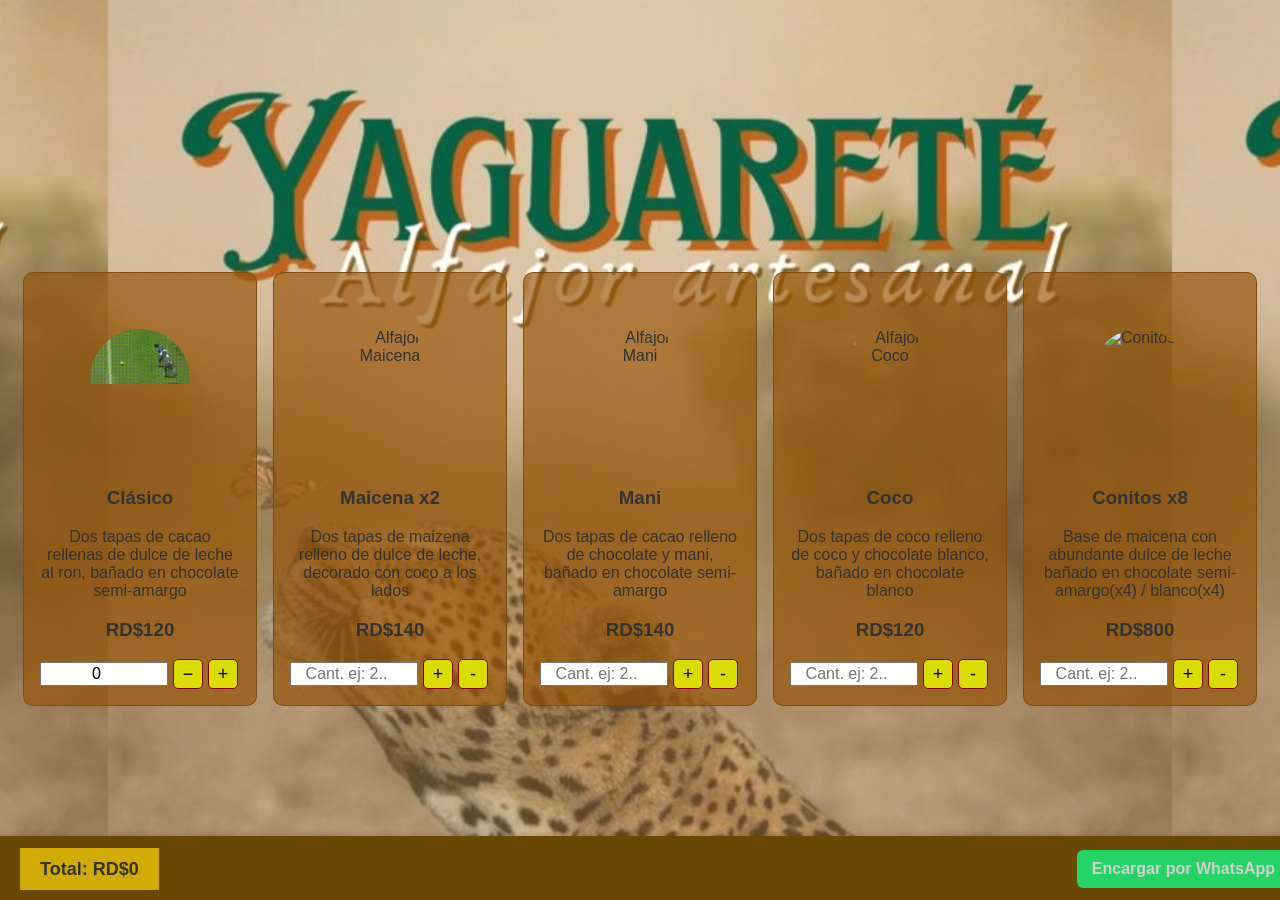
==== index.html @ d7395034 "Add files via upload" ====
<!DOCTYPE html>

<html lang="es">
<head>
    <meta charset="UTF-8" />
    <meta name="viewport" content="width=device-width, initial-scale=1.0" />
    <title>Yaguareté</title>
    <link rel="stylesheet" href="estilos/estilos.css" />
</head>
<body>
    <div class="fondo"></div>
    <header>
        <h1>Yaguareté</h1>
        <h2>.</h2>
        <h2>.</h2>
        <h2>.</h2>
    </header>

    <main>
        <section id="catalogo">
          
          <div class="producto">
            <div class="video">
            <div class="videos"><img src="imagenes/alfajor_clasico.gif" alt="Alfajor clasico" /></div>
          </div>
            <h3 class="nombre">Clásico</h3>
            <p class="descripcion">Dos tapas de cacao rellenas de dulce de leche al ron, bañado en chocolate semi-amargo</p>
            <h3 class="precio">RD$120</h3>

            <div class="cantidad-control">
              <input type="number" min="0" value="0" data-precio="120" />
              <button onclick="cambiarCantidad(this, -1)">−</button>
              <button onclick="cambiarCantidad(this, 1)">+</button>
            </div>
          </div>
            <div class="producto">
              <div class="video">
              <div class="videos"><img src="imagenes/alfajor_coco.mp4" alt="Alfajor Maicena" /></div>
            </div>
                <h3 class="nombre">Maicena x2</h3>
                <p class="descripcion">Dos tapas de maizena relleno de dulce de leche, decorado con coco a los lados</p>
                <h3 class="precio">RD$140</h3>
          
                <div class="cantidad-control">
                  
                  <input type="number" min="0" placeholder="Cant. ej: 2.." data-precio="140" />
                  <button onclick="cambiarCantidad(this, 1)">+</button>
                  <button onclick="cambiarCantidad(this, -1)">-</button>
                </div>
              </div>
              <div class="producto">
                <div class="video">
                <div class="videos"><img src="imagenes/alfajor_mani.gif" alt="Alfajor Mani" /></div>
              </div>
          
                <h3 class="nombre">Mani</h3>
                <p class="descripcion">Dos tapas de cacao relleno de chocolate y mani, bañado en chocolate semi-amargo</p>
                <h3 class="precio">RD$140</h3>
          
                <div class="cantidad-control">
                  
                  <input type="number" min="0" placeholder="Cant. ej: 2.." data-precio="140" />
                  <button onclick="cambiarCantidad(this, 1)">+</button>
                  <button onclick="cambiarCantidad(this, -1)">-</button>
                </div>
              </div>
              <div class="producto">
                <div class="video">
                <div class="videos"><img src="imagenes/alfajor_coco.mp4" alt="Alfajor Coco" /></div>
              </div>
          
                <h3  class="nombre">Coco</h3>
                <p class="descripcion">Dos tapas de coco relleno de coco y chocolate blanco, bañado en chocolate blanco</p>
                <h3 class="precio">RD$120</h3>
          
                <div class="cantidad-control">
                  <input type="number" min="0" placeholder="Cant. ej: 2.." data-precio="120" />
                  <button onclick="cambiarCantidad(this, 1)">+</button>
                  <button onclick="cambiarCantidad(this, -1)">-</button>
                </div>
              </div>
              <div class="producto">
                <div class="video">
                <div class="videos"><img src="imagenes/alfajor_conitos.gif" alt="Conitos" /></div>
              </div>
          
                <h3 class="nombre">Conitos x8</h3>
                <p class="descripcion">Base de maicena con abundante dulce de leche bañado en chocolate semi-amargo(x4) / blanco(x4)</p>
                <h3 class="precio">RD$800</h3>
          
                <div class="cantidad-control">
                  
                  <input type="number" min="0" placeholder="Cant. ej: 2.." data-precio="800" />
                  <button onclick="cambiarCantidad(this, 1)">+</button>
                  <button onclick="cambiarCantidad(this, -1)">-</button>
                </div>
              </div>
          </section>
        <section id="resumen">
            <div id="barra-total">
                <span id="total">Total: RD$0</span>
                <a id="boton-encargar" href="https://wa.me/18097295199" target="_blank">Encargar por WhatsApp</a>
              </div>
              
        </section>
    </main>

    <script src="scripts/script.js"></script>
</body>
</html>
---- estilos/estilos.css ----
body {
    font-family: Arial, sans-serif;
    margin: 0;
    padding: 0;
    background-color: #ffffff0c;
    color: #333;
    position: relative;
}

.fondo {
    background: url('../imagenes/fondo.jpg') repeat center center fixed;
    background-size: contain;
    position: fixed;
    top: -10;
    left: 0;
    width: 100%;
    height: 100%;
    opacity: 1;
    z-index: -1;
}
header {
    background-color: #a30d0d00;
    color: rgba(201, 204, 1, 0);
    text-align: center;
    padding: 1rem;
}

main {
    padding: 1rem;
    margin-bottom: 80px;
}

#catalogo {
    display: flex;
    flex-wrap: wrap;
    gap: 1rem;
    justify-content: center;
}

.producto {
    border: 1px solid #7a4c0fee;
    padding: 1rem;
    border-radius: 10px;
    width: 200px;
    text-align: center;
    background: rgba(151, 82, 4, 0.658);
}
.video {
    display: flex;
    justify-content: center;
    align-items: center;
    height: 20vh;
}
.videos {
    width: 100px;
    height: 100px;
    border-radius: 50%;
    overflow: hidden;
  }
  
.videos img {
    width: 100%;
    height: 100%;
    object-fit: cover;
  }
  
.cantidad-control {
    display: flex;
    align-items: center;
    gap: 5px;
    
}
  
.cantidad-control button {
    width: 30px;
    height: 30px;
    font-size: 18px;
    cursor: pointer;
    background-color: #d9dd01;
    border: 1px solid #7c0202;
    border-radius: 5px;
    
}
  
.cantidad-control input {
    width: 120px;
    text-align: center;
    font-size: 16px;
}

.producto img {
    width: 100px;
    height: auto;
    margin-bottom: 0.5rem;
}

#resumen {
    margin-top: 2rem;
    text-align: center;
}

#encargar {
    display: inline-block;
    padding: 0.8rem 1.5rem;
    background-color: #0da321;
    color: rgb(253, 253, 253);
    text-decoration: none;
    border-radius: 5px;
    margin-top: 1rem;
}
  #total {
    position: sticky;
    bottom: 0;
    background-color: rgb(209, 171, 3);
    padding: 10px 20px;
    font-size: 18px;
    font-weight: bold;
    border-top: 1px solid #75040400;
    text-align: right;
    z-index: 10;
  }
  #barra-total {
    position: fixed;
    bottom: 0;
    left: 0;
    width: 100%;
    background-color: rgb(105, 73, 2);
    border-top: 2px solid #00000000;
    padding: 10px 20px;
    display: flex;
    justify-content: space-between;
    align-items: center;
    font-size: 18px;
    z-index: 999;
    box-shadow: 0 -2px 5px rgba(0,0,0,0.1);
  }
  #boton-encargar {
    background-color: #25D366;
    color: rgb(211, 207, 207);
    text-decoration: none;
    padding: 10px 15px;
    border-radius: 6px;
    font-weight: bold;
    font-size: 16px;
    margin-right: 10px;
  }  

@media (max-width: 600px) {
    #catalogo {
        flex-direction: column;
        align-items: center;
    }
    .producto {
        width: 60%;
    }
}
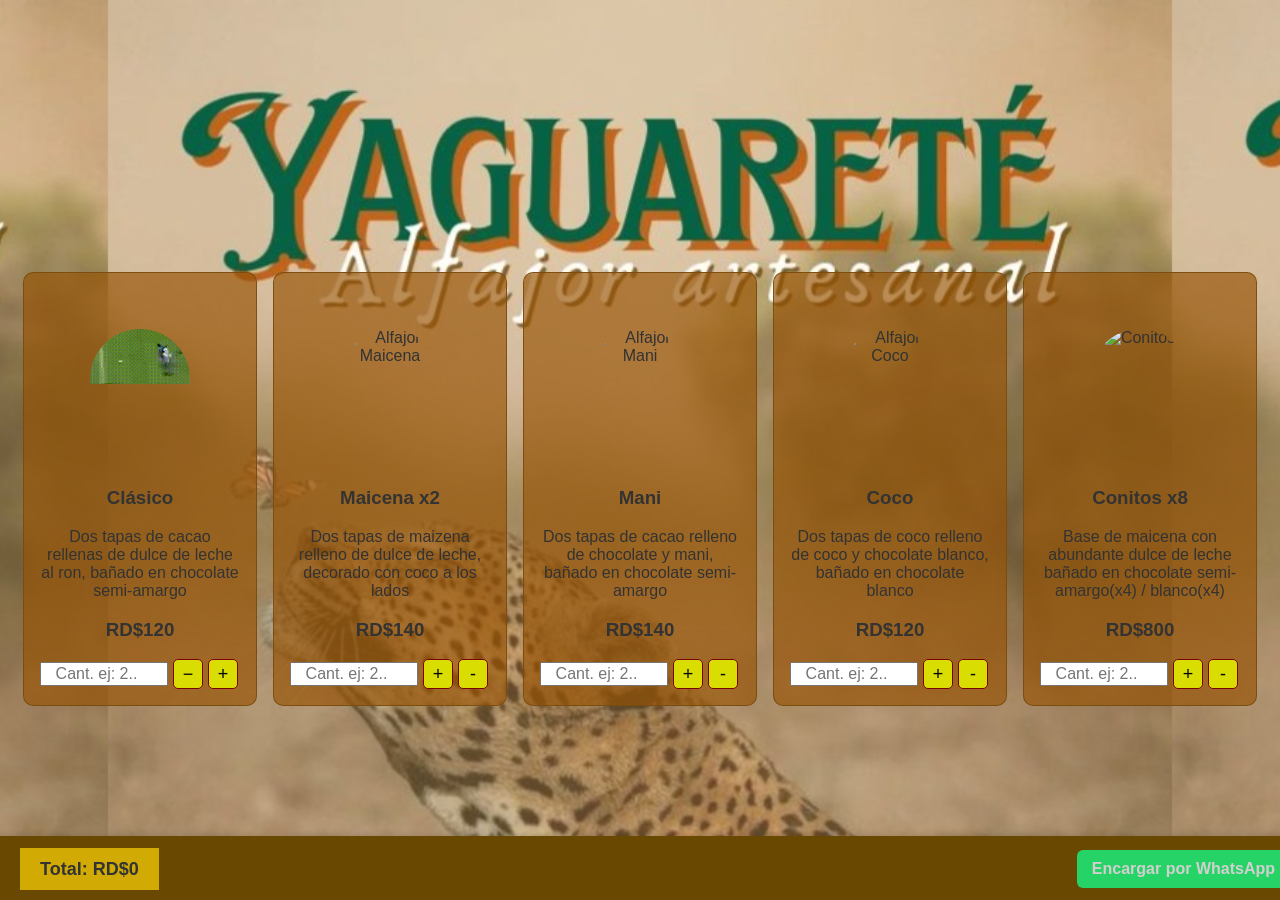
==== commit a60a84f4: "Update index.html" ====
--- a/index.html
+++ b/index.html
@@ -29,7 +29,7 @@
             <h3 class="precio">RD$120</h3>
 
             <div class="cantidad-control">
-              <input type="number" min="0" value="0" data-precio="120" />
+              <input type="number" min="0" placeholder="Cant. ej: 2.." data-precio="140" />
               <button onclick="cambiarCantidad(this, -1)">−</button>
               <button onclick="cambiarCantidad(this, 1)">+</button>
             </div>
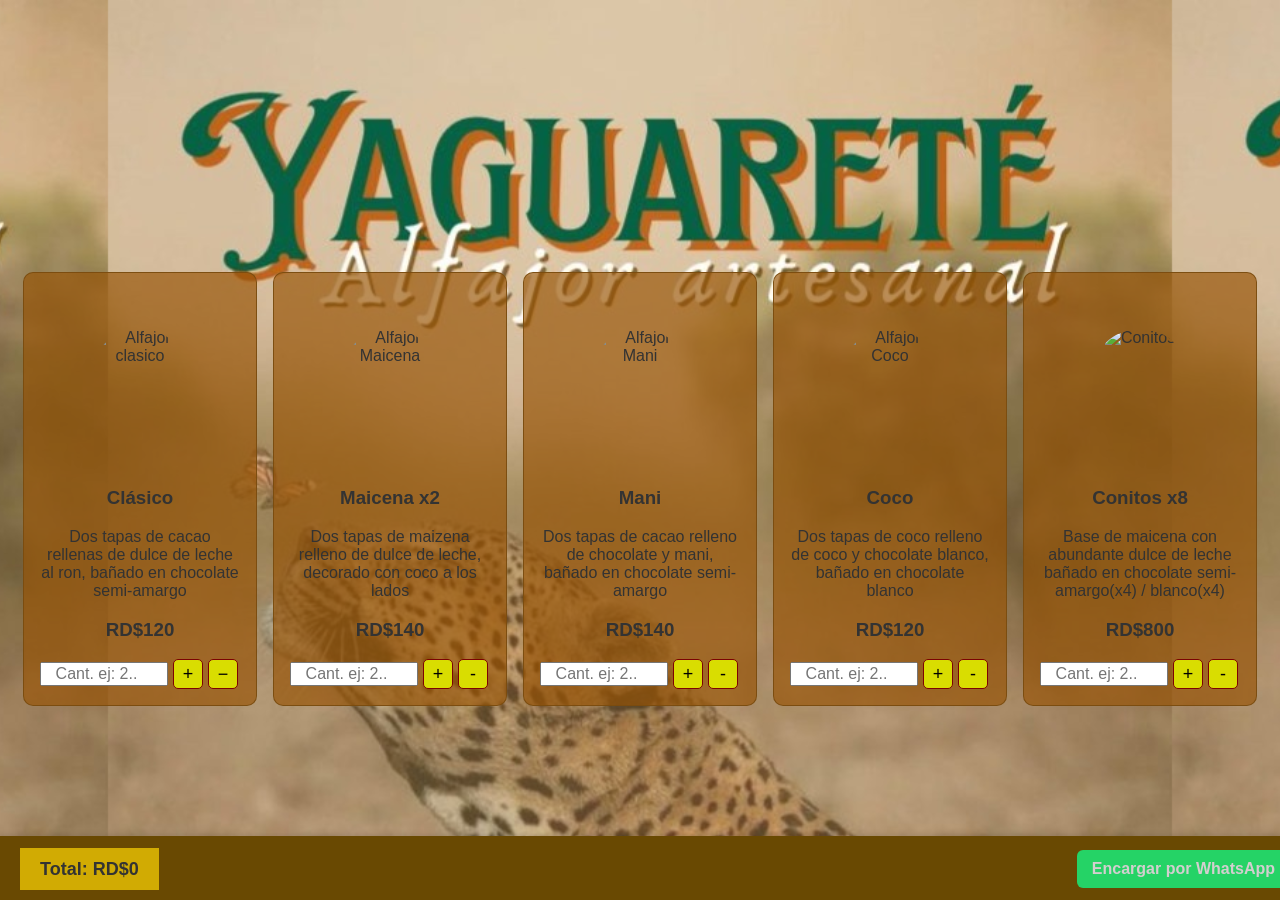
==== commit c584f6ef: "Update index.html" ====
--- a/index.html
+++ b/index.html
@@ -30,8 +30,9 @@
 
             <div class="cantidad-control">
               <input type="number" min="0" placeholder="Cant. ej: 2.." data-precio="140" />
+              <button onclick="cambiarCantidad(this, 1)">+</button>
               <button onclick="cambiarCantidad(this, -1)">−</button>
-              <button onclick="cambiarCantidad(this, 1)">+</button>
+              
             </div>
           </div>
             <div class="producto">
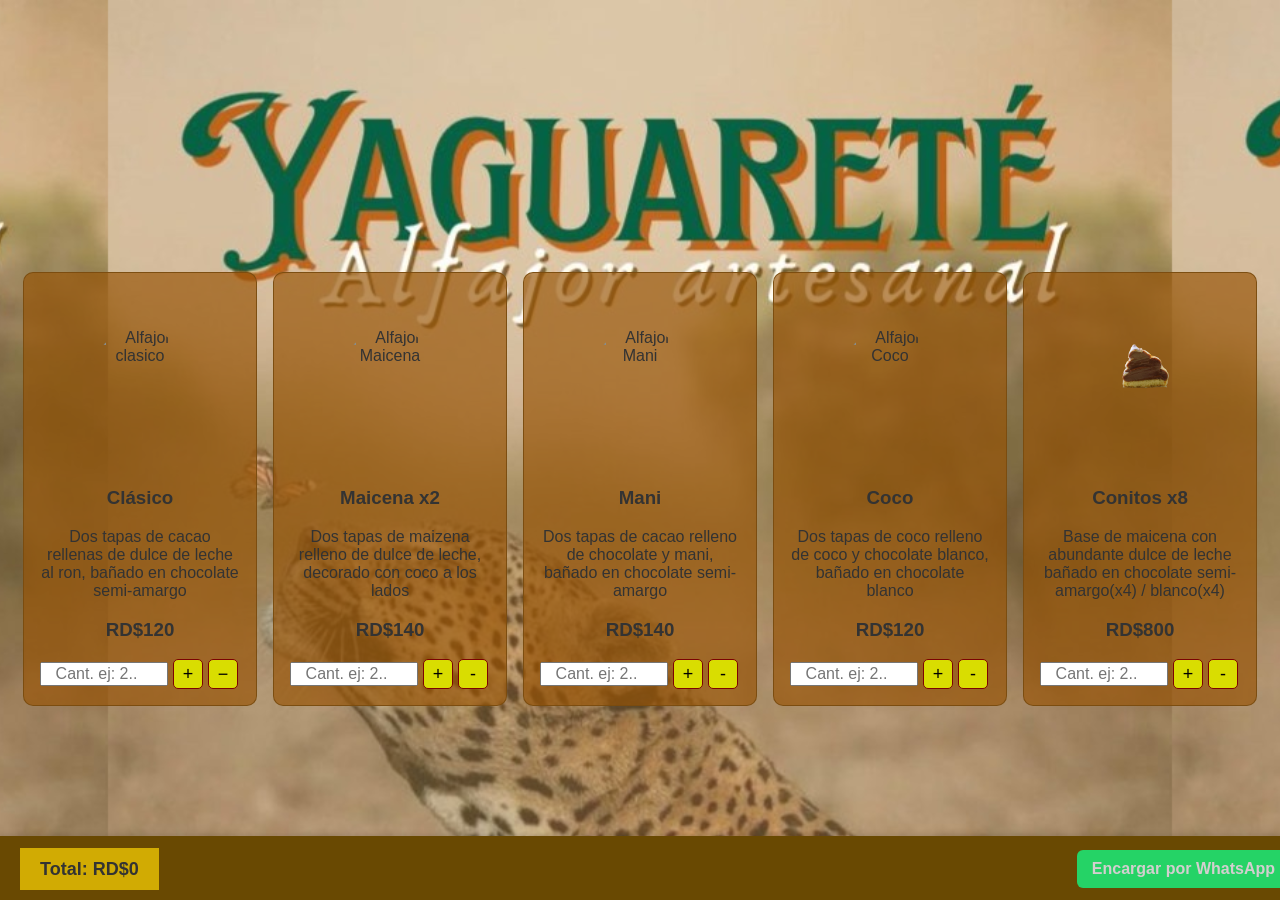
==== commit 0d24e66a: "Update index.html" ====
--- a/index.html
+++ b/index.html
@@ -22,7 +22,7 @@
           
           <div class="producto">
             <div class="video">
-            <div class="videos"><img src="imagenes/alfajor_clasico.gif" alt="Alfajor clasico" /></div>
+            <div class="videos"><img src="imagenes/alfajor_clasico.mp4" alt="Alfajor clasico" /></div>
           </div>
             <h3 class="nombre">Clásico</h3>
             <p class="descripcion">Dos tapas de cacao rellenas de dulce de leche al ron, bañado en chocolate semi-amargo</p>
@@ -37,7 +37,7 @@
           </div>
             <div class="producto">
               <div class="video">
-              <div class="videos"><img src="imagenes/alfajor_coco.mp4" alt="Alfajor Maicena" /></div>
+              <div class="videos"><img src="imagenes/alfajor_maicena.mp4" alt="Alfajor Maicena" /></div>
             </div>
                 <h3 class="nombre">Maicena x2</h3>
                 <p class="descripcion">Dos tapas de maizena relleno de dulce de leche, decorado con coco a los lados</p>
@@ -52,7 +52,7 @@
               </div>
               <div class="producto">
                 <div class="video">
-                <div class="videos"><img src="imagenes/alfajor_mani.gif" alt="Alfajor Mani" /></div>
+                <div class="videos"><img src="imagenes/alfajor_mani.mp4" alt="Alfajor Mani" /></div>
               </div>
           
                 <h3 class="nombre">Mani</h3>
@@ -83,7 +83,7 @@
               </div>
               <div class="producto">
                 <div class="video">
-                <div class="videos"><img src="imagenes/alfajor_conitos.gif" alt="Conitos" /></div>
+                <div class="videos"><img src="imagenes/conitos.png" alt="Conitos" /></div>
               </div>
           
                 <h3 class="nombre">Conitos x8</h3>
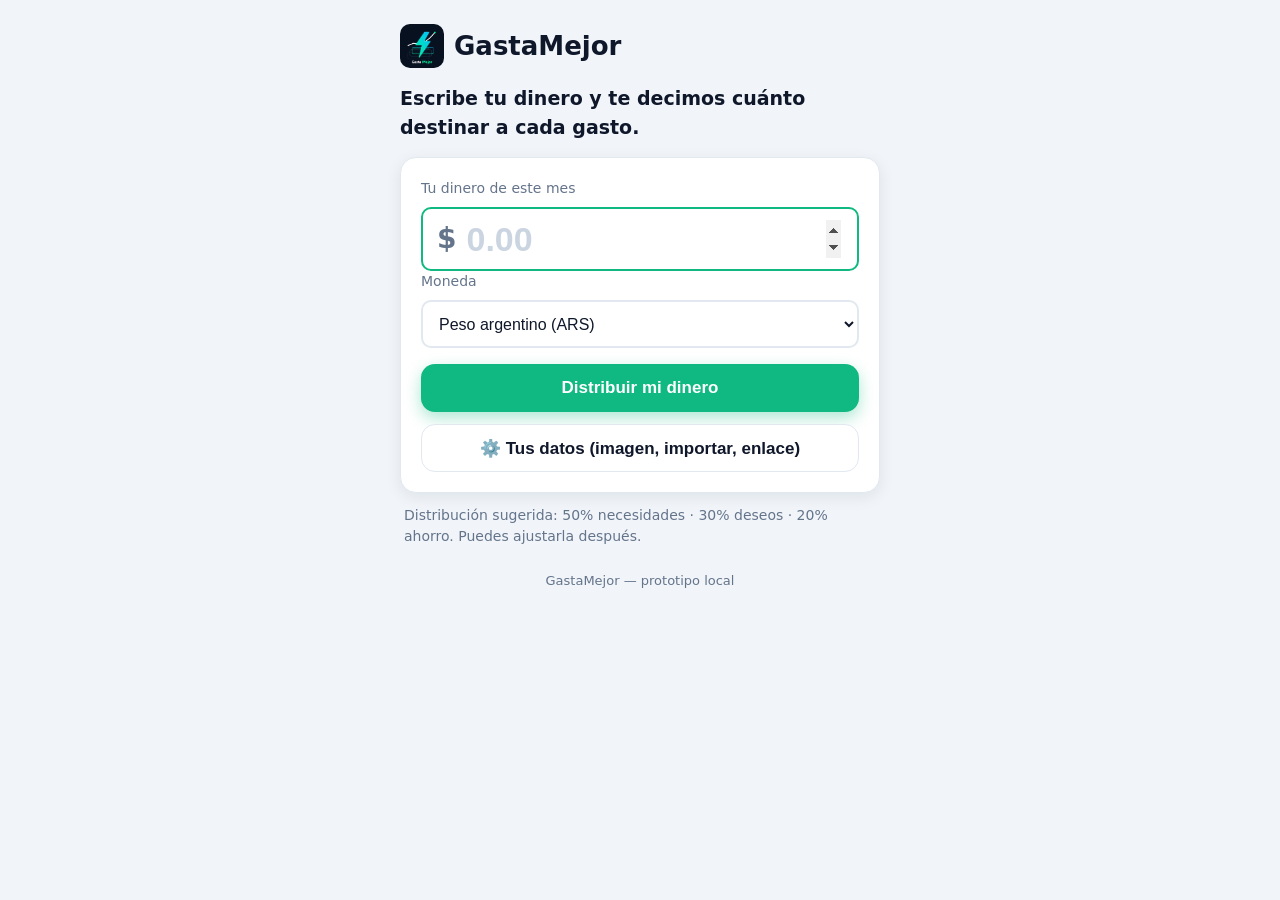
==== commit fdcd1942: "Add files via upload" ====
--- a/index.html
+++ b/index.html
@@ -1,112 +1,139 @@
-
 <!DOCTYPE html>
-
 <html lang="es">
 <head>
-    <meta charset="UTF-8" />
-    <meta name="viewport" content="width=device-width, initial-scale=1.0" />
-    <title>Yaguareté</title>
-    <link rel="stylesheet" href="estilos/estilos.css" />
+  <meta charset="UTF-8">
+  <meta name="viewport" content="width=device-width, initial-scale=1, viewport-fit=cover">
+  <meta name="theme-color" content="#ffffff">
+  <title>GastaMejor — Distribuye tu dinero</title>
+  <link rel="stylesheet" href="styles.css">
 </head>
 <body>
-    <div class="fondo"></div>
-    <header>
-        <h1>Yaguareté</h1>
-        <h2>.</h2>
-        <h2>.</h2>
-        <h2>.</h2>
+  <div class="contenedor">
+
+    <header class="encabezado">
+      <button id="btn-atras" class="btn-atras" aria-label="Volver" hidden>←</button>
+      <h1 class="logo"><img src="logo.png" alt="Logo de GastaMejor" class="logo-imagen">GastaMejor</h1>
     </header>
 
     <main>
-        <section id="catalogo">
-          
-          <div class="producto">
-            <div class="video">
-            <div class="videos"><img src="imagenes/alfajor_clasico.mp4" alt="Alfajor clasico" /></div>
+
+      <!-- Pantalla 1: monto -->
+      <section data-pantalla="ingreso" class="pantalla">
+        <p class="sub-lema">Escribe tu dinero y te decimos cuánto destinar a cada gasto.</p>
+
+        <div class="tarjeta">
+          <label class="etiqueta" for="monto">Tu dinero de este mes</label>
+          <div class="campo-monto">
+            <span id="simbolo-monto" class="simbolo" aria-hidden="true">$</span>
+            <input id="monto" class="input-monto" type="number" inputmode="decimal" min="0.01" step="0.01" placeholder="0.00" autocomplete="off">
           </div>
-            <h3 class="nombre">Clásico</h3>
-            <p class="descripcion">Dos tapas de cacao rellenas de dulce de leche al ron, bañado en chocolate semi-amargo</p>
-            <h3 class="precio">RD$120</h3>
+          <p id="error-monto" class="error" hidden>Escribe un monto mayor a cero.</p>
+          <label class="etiqueta" for="moneda">Moneda</label>
+          <select id="moneda" class="select" aria-label="Moneda"></select>
+          <button id="btn-distribuir" class="btn-primario">Distribuir mi dinero</button>
+          <button id="btn-datos" class="btn-secundario btn-ancho">⚙️ Tus datos (imagen, importar, enlace)</button>
+        </div>
 
-            <div class="cantidad-control">
-              <input type="number" min="0" placeholder="Cant. ej: 2.." data-precio="140" />
-              <button onclick="cambiarCantidad(this, 1)">+</button>
-              <button onclick="cambiarCantidad(this, -1)">−</button>
-              
+        <p class="nota">Distribución sugerida: 50% necesidades · 30% deseos · 20% ahorro. Puedes ajustarla después.</p>
+      </section>
+
+      <!-- Pantalla 2: resultado -->
+      <section data-pantalla="resultado" class="pantalla" hidden>
+        <div class="resultado-contenido">
+          <div class="tarjeta tarjeta-resumen">
+          <div class="resumen-fila">
+            <span class="resumen-etiqueta">Ingreso</span>
+            <span id="resumen-ingreso" class="resumen-monto">—</span>
+          </div>
+          <div class="resumen-fila">
+            <span class="resumen-etiqueta">Total repartido</span>
+            <span id="resumen-repartido" class="resumen-monto">—</span>
+          </div>
+          <div id="aviso-suma" class="aviso" role="status"></div>
+        </div>
+
+        <div id="grafico" class="grafico" role="img" aria-label="Gráfico de torta del reparto"></div>
+
+        <div id="resultado-lista" aria-label="Reparto por categorías"></div>
+
+        <div class="acciones">
+          <button id="btn-ajustar" class="btn-secundario">Ajustar porcentajes</button>
+          <button id="btn-nuevo" class="btn-secundario">Nueva distribución</button>
+        </div>
+        </div>
+
+        <aside id="recomendaciones" class="recomendaciones" aria-label="Recomendaciones para gastar mejor"></aside>
+      </section>
+
+      <!-- Pantalla 3: ajustar -->
+      <section data-pantalla="ajustar" class="pantalla" hidden>
+        <div class="tarjeta">
+          <h2 class="titulo-seccion">Ajusta tus categorías</h2>
+          <p class="nota">Los gastos fijos ($) se reservan primero. Lo que queda se reparte entre los porcentajes, estirándose para usar todo tu ingreso.</p>
+          <div id="ajustar-lista"></div>
+          <div class="suma">
+            <div class="suma-linea">
+              <span>Asignado del ingreso</span>
+              <strong id="suma-valor" class="suma-valor">—</strong>
             </div>
+            <div id="suma-restante" class="suma-restante">Queda por asignar: —</div>
+            <div id="suma-detalle" class="suma-detalle"></div>
           </div>
-            <div class="producto">
-              <div class="video">
-              <div class="videos"><img src="imagenes/alfajor_maicena.mp4" alt="Alfajor Maicena" /></div>
-            </div>
-                <h3 class="nombre">Maicena x2</h3>
-                <p class="descripcion">Dos tapas de maizena relleno de dulce de leche, decorado con coco a los lados</p>
-                <h3 class="precio">RD$140</h3>
-          
-                <div class="cantidad-control">
-                  
-                  <input type="number" min="0" placeholder="Cant. ej: 2.." data-precio="140" />
-                  <button onclick="cambiarCantidad(this, 1)">+</button>
-                  <button onclick="cambiarCantidad(this, -1)">-</button>
-                </div>
-              </div>
-              <div class="producto">
-                <div class="video">
-                <div class="videos"><img src="imagenes/alfajor_mani.mp4" alt="Alfajor Mani" /></div>
-              </div>
-          
-                <h3 class="nombre">Mani</h3>
-                <p class="descripcion">Dos tapas de cacao relleno de chocolate y mani, bañado en chocolate semi-amargo</p>
-                <h3 class="precio">RD$140</h3>
-          
-                <div class="cantidad-control">
-                  
-                  <input type="number" min="0" placeholder="Cant. ej: 2.." data-precio="140" />
-                  <button onclick="cambiarCantidad(this, 1)">+</button>
-                  <button onclick="cambiarCantidad(this, -1)">-</button>
-                </div>
-              </div>
-              <div class="producto">
-                <div class="video">
-                <div class="videos"><img src="imagenes/alfajor_coco.mp4" alt="Alfajor Coco" /></div>
-              </div>
-          
-                <h3  class="nombre">Coco</h3>
-                <p class="descripcion">Dos tapas de coco relleno de coco y chocolate blanco, bañado en chocolate blanco</p>
-                <h3 class="precio">RD$120</h3>
-          
-                <div class="cantidad-control">
-                  <input type="number" min="0" placeholder="Cant. ej: 2.." data-precio="120" />
-                  <button onclick="cambiarCantidad(this, 1)">+</button>
-                  <button onclick="cambiarCantidad(this, -1)">-</button>
-                </div>
-              </div>
-              <div class="producto">
-                <div class="video">
-                <div class="videos"><img src="imagenes/conitos.png" alt="Conitos" /></div>
-              </div>
-          
-                <h3 class="nombre">Conitos x8</h3>
-                <p class="descripcion">Base de maicena con abundante dulce de leche bañado en chocolate semi-amargo(x4) / blanco(x4)</p>
-                <h3 class="precio">RD$800</h3>
-          
-                <div class="cantidad-control">
-                  
-                  <input type="number" min="0" placeholder="Cant. ej: 2.." data-precio="800" />
-                  <button onclick="cambiarCantidad(this, 1)">+</button>
-                  <button onclick="cambiarCantidad(this, -1)">-</button>
-                </div>
-              </div>
-          </section>
-        <section id="resumen">
-            <div id="barra-total">
-                <span id="total">Total: RD$0</span>
-                <a id="boton-encargar" href="https://wa.me/18097295199" target="_blank">Encargar por WhatsApp</a>
-              </div>
-              
-        </section>
+          <button id="btn-agregar" class="btn-secundario btn-ancho">+ Agregar categoría en blanco</button>
+          <button id="btn-catalogo" class="btn-secundario btn-ancho">📖 Agregar del catálogo</button>
+        </div>
+        <div class="acciones">
+          <button id="btn-guardar" class="btn-primario btn-ancho">Guardar y volver</button>
+        </div>
+      </section>
+
+      <!-- Pantalla 4: datos -->
+      <section data-pantalla="datos" class="pantalla" hidden>
+        <div class="tarjeta">
+          <h2 class="titulo-seccion">Tus datos</h2>
+          <p class="nota">Se guardan en este dispositivo. Llévalos a otro celular o PC descargando la imagen con tu reparto o compartiendo el enlace.</p>
+          <div class="acciones-columna">
+            <button id="btn-exportar" class="btn-secundario">📸 Descargar imagen (PNG)</button>
+            <button id="btn-importar" class="btn-secundario">⬆ Importar archivo</button>
+            <button id="btn-enlace" class="btn-secundario">🔗 Enlace para otro dispositivo</button>
+            <input id="archivo-importar" type="file" accept="application/json,.json" hidden>
+          </div>
+        </div>
+      </section>
+
     </main>
 
-    <script src="scripts/script.js"></script>
+    <footer class="pie">
+      <span>GastaMejor — prototipo local</span>
+    </footer>
+  </div>
+
+  <!-- Modal: catalogo de categorias -->
+  <div id="modal-catalogo" class="modal" hidden>
+    <div class="modal-caja modal-caja-catalogo" role="dialog" aria-modal="true" aria-labelledby="catalogo-titulo">
+      <h2 id="catalogo-titulo" class="titulo-seccion">Agregar del catálogo</h2>
+      <p class="nota">Toca una sugerencia para agregarla. Si ya existe, no se duplica.</p>
+      <div id="catalogo-lista"></div>
+      <button id="catalogo-cerrar" class="btn-secundario">Cerrar</button>
+    </div>
+  </div>
+
+  <!-- Modal: enlace compartible -->
+  <div id="modal" class="modal" hidden>
+    <div class="modal-caja" role="dialog" aria-modal="true" aria-labelledby="modal-titulo">
+      <h2 id="modal-titulo" class="titulo-seccion">Comparte tu configuración</h2>
+      <p class="nota">Abre este enlace en otro celular o PC: se ofrecerá usar la misma distribución.</p>
+      <textarea id="modal-texto" class="enlace-texto" readonly rows="4"></textarea>
+      <div class="modal-acciones">
+        <button id="modal-copiar" class="btn-primario">Copiar enlace</button>
+        <button id="modal-cerrar" class="btn-secundario">Cerrar</button>
+      </div>
+    </div>
+  </div>
+
+  <div id="toast" class="toast" role="status" hidden></div>
+
+  <script src="storage.js"></script>
+  <script src="app.js"></script>
 </body>
-</html>
+</html>
--- a/styles.css
+++ b/styles.css
@@ -0,0 +1,764 @@
+/* ============================================================
+   GastaMejor — Sistema de diseño (mobile-first)
+   Tokens en :root. Paleta: dinero/calma + neutros + alerta.
+   ============================================================ */
+
+:root {
+  /* Paleta base */
+  --fondo: #f1f5f9;            /* gris muy claro */
+  --tarjeta: #ffffff;
+  --texto: #0f172a;            /* azul pizarra oscuro */
+  --texto-suave: #64748b;
+  --borde: #e2e8f0;
+
+  /* Verde dinero (accion principal) */
+  --primario: #10b981;
+  --primario-oscuro: #047857;
+  --primario-suave: #d1fae5;
+
+  /* Alertas y mensajes */
+  --alerta: #dc2626;
+  --alerta-suave: #fee2e2;
+
+  /* Colores por grupo de gasto */
+  --necesidad: #0284c7;        /* azul  */
+  --deseo: #d97706;            /* ambar */
+  --ahorro: #059669;           /* verde */
+
+  /* Formas */
+  --radio: 16px;
+  --radio-chico: 10px;
+  --sombra: 0 4px 16px rgba(15, 23, 42, 0.08);
+  --borde-suave: 1px solid var(--borde);
+
+  /* Medidas */
+  --espacio: 16px;
+  --tactil: 48px;              /* botones tactiles (Apple/Android) */
+}
+
+* { box-sizing: border-box; }
+
+/* Garantiza que [hidden] oculte SIEMPRE, aunque otra regla use display. */
+[hidden] { display: none !important; }
+
+html, body { margin: 0; padding: 0; }
+
+body {
+  font-family: system-ui, -apple-system, "Segoe UI", Roboto, "Helvetica Neue", sans-serif;
+  background: var(--fondo);
+  color: var(--texto);
+  font-size: 16px;
+  line-height: 1.5;
+  -webkit-font-smoothing: antialiased;
+  text-rendering: optimizeLegibility;
+}
+
+.contenedor {
+  max-width: 480px;
+  margin: 0 auto;
+  padding: var(--espacio) var(--espacio) calc(var(--espacio) * 2 + env(safe-area-inset-bottom));
+}
+
+/* ---------- Encabezado ---------- */
+.encabezado {
+  display: flex;
+  align-items: center;
+  gap: 10px;
+  padding: 8px 0 var(--espacio);
+}
+
+.logo {
+  font-size: 26px;
+  font-weight: 800;
+  margin: 0;
+  display: flex;
+  align-items: center;
+  gap: 10px;
+}
+
+.logo-imagen {
+  width: 44px;
+  height: 44px;
+  flex: none;
+  border-radius: 10px;
+  object-fit: contain;
+}
+
+.btn-atras {
+  width: var(--tactil);
+  height: var(--tactil);
+  border: none;
+  border-radius: 50%;
+  background: var(--tarjeta);
+  box-shadow: var(--sombra);
+  font-size: 20px;
+  cursor: pointer;
+  color: var(--texto);
+  flex: none;
+}
+
+/* ---------- Tarjetas y textos ---------- */
+.tarjeta {
+  background: var(--tarjeta);
+  border: var(--borde-suave);
+  border-radius: var(--radio);
+  box-shadow: var(--sombra);
+  padding: 20px;
+}
+
+.sub-lema {
+  font-size: 19px;
+  font-weight: 600;
+  margin: 0 0 var(--espacio);
+  color: var(--texto);
+}
+
+.titulo-seccion {
+  font-size: 20px;
+  margin: 0 0 6px;
+}
+
+.nota {
+  color: var(--texto-suave);
+  font-size: 14px;
+  margin: 12px 4px 0;
+}
+
+.etiqueta {
+  display: block;
+  color: var(--texto-suave);
+  font-size: 14px;
+  margin-bottom: 8px;
+}
+
+.error {
+  color: var(--alerta);
+  font-size: 14px;
+  margin: 8px 0 0;
+}
+
+/* ---------- Campo de monto ---------- */
+.campo-monto {
+  display: flex;
+  align-items: center;
+  border: 2px solid var(--borde);
+  border-radius: var(--radio-chico);
+  padding: 4px 14px;
+  background: var(--fondo);
+}
+
+.campo-monto:focus-within {
+  border-color: var(--primario);
+  background: var(--tarjeta);
+}
+
+.simbolo {
+  font-size: 28px;
+  font-weight: 700;
+  color: var(--texto-suave);
+  margin-right: 8px;
+}
+
+.input-monto {
+  flex: 1;
+  border: none;
+  background: transparent;
+  font-size: 34px;
+  font-weight: 800;
+  color: var(--texto);
+  min-height: 52px;
+  outline: none;
+  width: 100%;
+}
+
+.input-monto::placeholder { color: #cbd5e1; }
+
+/* ---------- Botones ---------- */
+.btn-primario,
+.btn-secundario {
+  width: 100%;
+  min-height: var(--tactil);
+  border-radius: 14px;
+  font-size: 17px;
+  font-weight: 700;
+  cursor: pointer;
+  margin-top: var(--espacio);
+  border: none;
+  transition: transform 0.05s ease, opacity 0.15s ease;
+}
+
+.btn-primario {
+  background: var(--primario);
+  color: #ffffff;
+  box-shadow: 0 6px 16px rgba(16, 185, 129, 0.35);
+}
+
+.btn-primario:active { transform: scale(0.98); }
+
+.btn-secundario {
+  background: var(--tarjeta);
+  color: var(--texto);
+  border: var(--borde-suave);
+}
+
+.btn-ancho { margin-top: 12px; }
+
+.acciones {
+  display: grid;
+  grid-template-columns: 1fr 1fr;
+  gap: 12px;
+}
+
+.acciones .btn-primario,
+.acciones .btn-secundario { margin-top: 16px; }
+
+.acciones-columna .btn-secundario {
+  margin-top: 10px;
+  text-align: left;
+  padding: 0 18px;
+}
+
+/* ---------- Resultado ---------- */
+.tarjeta-resumen { margin-bottom: var(--espacio); }
+
+.resumen-fila {
+  display: flex;
+  justify-content: space-between;
+  align-items: baseline;
+  padding: 4px 0;
+}
+
+.resumen-etiqueta { color: var(--texto-suave); font-size: 15px; }
+
+.resumen-monto { font-size: 22px; font-weight: 800; }
+
+.aviso {
+  margin-top: 12px;
+  padding: 10px 12px;
+  border-radius: var(--radio-chico);
+  font-size: 14px;
+}
+
+.aviso-ok { background: var(--primario-suave); color: var(--primario-oscuro); }
+.aviso-error { background: var(--alerta-suave); color: var(--alerta); }
+.aviso-aviso { background: #fef3c7; color: #92400e; }
+
+.grupo { margin-bottom: var(--espacio); }
+
+.grupo-titulo {
+  display: flex;
+  align-items: center;
+  gap: 8px;
+  font-size: 14px;
+  font-weight: 700;
+  text-transform: uppercase;
+  letter-spacing: 0.04em;
+  color: var(--texto-suave);
+  margin: 0 0 8px 4px;
+}
+
+.grupo-titulo-texto { flex: 1; min-width: 0; }
+
+.grupo-subtotal {
+  font-size: 13px;
+  font-weight: 800;
+  white-space: nowrap;
+  font-variant-numeric: tabular-nums;
+  color: var(--texto-suave);
+}
+.grupo-subtotal-necesidad { color: var(--necesidad); }
+.grupo-subtotal-deseo { color: var(--deseo); }
+.grupo-subtotal-ahorro { color: var(--ahorro); }
+
+.chip {
+  width: 10px;
+  height: 10px;
+  border-radius: 50%;
+  display: inline-block;
+  flex: none;
+}
+.chip-necesidad { background: var(--necesidad); }
+.chip-deseo { background: var(--deseo); }
+.chip-ahorro { background: var(--ahorro); }
+
+.fila {
+  display: flex;
+  align-items: center;
+  gap: 10px;
+  background: var(--tarjeta);
+  border: var(--borde-suave);
+  border-radius: 14px;
+  padding: 14px 16px;
+  margin-bottom: 8px;
+}
+
+.fila-info { flex: 1; display: flex; flex-direction: column; }
+
+.fila-dot {
+  width: 12px;
+  height: 12px;
+  border-radius: 50%;
+  flex: none;
+}
+
+.fila-sin-designar {
+  background: var(--fondo);
+  border: 1px dashed var(--borde);
+}
+
+.fila-sin-designar .fila-nombre,
+.fila-sin-designar .fila-monto { color: var(--texto-suave); }
+
+.fila-nombre { font-weight: 600; }
+
+.fila-pct { color: var(--texto-suave); font-size: 13px; }
+
+.fila-monto { font-size: 17px; font-weight: 800; }
+
+/* ---------- Grafico de torta ---------- */
+.grafico {
+  display: flex;
+  flex-direction: column;
+  align-items: center;
+  gap: 14px;
+  background: var(--tarjeta);
+  border: var(--borde-suave);
+  border-radius: var(--radio);
+  box-shadow: var(--sombra);
+  padding: 20px 16px;
+  margin-bottom: var(--espacio);
+}
+
+.grafico-svg {
+  width: 100%;
+  max-width: 190px;
+  height: auto;
+  display: block;
+  flex: none;
+}
+
+/* Leyenda de colores junto al grafico */
+.grafico-leyenda {
+  width: 100%;
+  min-width: 0;
+}
+
+.grafico-leyenda-fila {
+  display: flex;
+  align-items: center;
+  gap: 8px;
+  padding: 3px 0;
+  font-size: 13px;
+}
+
+.grafico-leyenda-dot {
+  width: 10px;
+  height: 10px;
+  border-radius: 50%;
+  flex: none;
+}
+
+.grafico-leyenda-nombre {
+  flex: 1;
+  min-width: 0;
+  font-weight: 600;
+  overflow: hidden;
+  text-overflow: ellipsis;
+  white-space: nowrap;
+}
+
+.grafico-leyenda-dato {
+  color: var(--texto-suave);
+  white-space: nowrap;
+  font-variant-numeric: tabular-nums;
+}
+
+@media (min-width: 420px) {
+  .grafico {
+    flex-direction: row;
+    justify-content: center;
+    align-items: center;
+  }
+
+  .grafico-svg {
+    width: 170px;
+    max-width: 170px;
+  }
+
+  .grafico-leyenda {
+    flex: 1;
+    min-width: 0;
+  }
+}
+
+.grafico-svg text {
+  font-family: system-ui, -apple-system, "Segoe UI", Roboto, sans-serif;
+}
+
+.grafico-centro {
+  font-size: 26px;
+  font-weight: 800;
+  fill: var(--texto);
+}
+
+.grafico-sub {
+  font-size: 12px;
+  fill: var(--texto-suave);
+}
+
+.grafico-exceso {
+  border-color: var(--alerta);
+  box-shadow: 0 4px 16px rgba(220, 38, 38, 0.18);
+}
+
+.grafico-exceso .grafico-centro { fill: var(--alerta); }
+.grafico-exceso .grafico-sub { fill: var(--alerta); }
+
+.grafico-incompleto .grafico-centro { fill: #92400e; }
+.grafico-incompleto .grafico-sub { fill: #92400e; }
+
+/* ---------- Recomendaciones ---------- */
+.recomendaciones {
+  background: var(--tarjeta);
+  border: var(--borde-suave);
+  border-radius: var(--radio);
+  box-shadow: var(--sombra);
+  padding: 16px;
+  margin-bottom: var(--espacio);
+}
+
+.recom-titulo {
+  font-size: 15px;
+  font-weight: 800;
+  margin: 0 0 10px;
+}
+
+.recom-item {
+  font-size: 14px;
+  line-height: 1.45;
+  margin: 0 0 8px;
+  padding: 10px 12px;
+  border-radius: var(--radio-chico);
+}
+
+.recom-item:last-child { margin-bottom: 0; }
+
+.recom-ok { background: var(--primario-suave); color: var(--primario-oscuro); }
+.recom-aviso { background: #fef3c7; color: #92400e; }
+.recom-error { background: var(--alerta-suave); color: var(--alerta); }
+
+/* Escritorio: el resultado usa 2 columnas y las recomendaciones van a la derecha. */
+@media (min-width: 900px) {
+  .contenedor { max-width: 960px; }
+
+  .encabezado,
+  .pantalla[data-pantalla="ingreso"],
+  .pantalla[data-pantalla="ajustar"],
+  .pantalla[data-pantalla="datos"] {
+    max-width: 480px;
+    margin-left: auto;
+    margin-right: auto;
+  }
+
+  .pantalla[data-pantalla="resultado"] {
+    display: grid;
+    grid-template-columns: minmax(0, 1fr) 320px;
+    gap: 20px;
+    align-items: start;
+  }
+
+  .resultado-contenido { min-width: 0; }
+
+  .recomendaciones {
+    position: sticky;
+    top: 16px;
+    margin-bottom: 0;
+  }
+}
+
+/* ---------- Ajustar categorias ---------- */
+.fila-ajuste {
+  background: var(--fondo);
+  border-radius: 14px;
+  padding: 12px;
+  margin-bottom: 10px;
+}
+
+.ajuste-fila-nombre {
+  display: flex;
+  gap: 8px;
+  align-items: center;
+  margin-bottom: 8px;
+}
+
+.ajuste-nombre {
+  flex: 1;
+  width: 100%;
+  border: 2px solid transparent;
+  border-radius: var(--radio-chico);
+  background: var(--tarjeta);
+  font-size: 16px;
+  padding: 10px 12px;
+  min-height: 44px;
+  outline: none;
+}
+
+.ajuste-nombre:focus { border-color: var(--primario); }
+.ajuste-nombre.campo-vacio { border-color: var(--alerta); }
+
+.ajuste-fila-controles {
+  display: grid;
+  grid-template-columns: auto 1fr 1.2fr;
+  gap: 8px;
+  align-items: center;
+}
+
+/* Interruptor % / $ */
+.modo-picker {
+  display: flex;
+  border: 2px solid var(--borde);
+  border-radius: var(--radio-chico);
+  overflow: hidden;
+  background: var(--tarjeta);
+  min-height: 44px;
+}
+
+.modo-btn {
+  border: none;
+  background: transparent;
+  font-size: 16px;
+  font-weight: 800;
+  color: var(--texto-suave);
+  padding: 0 14px;
+  cursor: pointer;
+  min-height: 40px;
+}
+
+.modo-btn.activo {
+  background: var(--primario);
+  color: #ffffff;
+}
+
+.campo-pct { display: flex; align-items: center; gap: 6px; }
+
+.ajuste-pct {
+  width: 100%;
+  min-width: 0;
+  border: 2px solid transparent;
+  border-radius: var(--radio-chico);
+  background: var(--tarjeta);
+  font-size: 16px;
+  font-weight: 700;
+  padding: 10px 8px;
+  min-height: 44px;
+  text-align: right;
+  outline: none;
+}
+
+.ajuste-pct:focus { border-color: var(--primario); }
+.pct-unidad { color: var(--texto-suave); font-weight: 700; }
+
+.ajuste-grupo {
+  border: 2px solid transparent;
+  border-radius: var(--radio-chico);
+  background: var(--tarjeta);
+  font-size: 14px;
+  padding: 10px 8px;
+  min-height: 44px;
+  outline: none;
+  width: 100%;
+}
+
+.ajuste-grupo:focus { border-color: var(--primario); }
+
+.derivado {
+  font-size: 13px;
+  color: var(--texto-suave);
+  margin-top: 6px;
+  min-height: 18px;
+}
+
+.btn-borrar {
+  width: 44px;
+  height: 44px;
+  border: none;
+  border-radius: 50%;
+  background: var(--alerta-suave);
+  color: var(--alerta);
+  font-size: 16px;
+  cursor: pointer;
+  flex: none;
+}
+
+/* ---------- Suma de la distribucion ---------- */
+.suma {
+  padding: 14px 6px 4px;
+  border-top: 1px dashed var(--borde);
+  margin-top: 12px;
+}
+
+.suma-linea {
+  display: flex;
+  justify-content: space-between;
+  align-items: center;
+}
+
+.suma-valor { font-size: 22px; color: var(--ahorro); }
+.suma-valor.rojo { color: var(--alerta); }
+
+.suma-restante {
+  font-size: 13px;
+  color: var(--texto-suave);
+  margin-top: 4px;
+}
+
+.suma-detalle {
+  font-size: 12px;
+  color: var(--texto-suave);
+  margin-top: 2px;
+}
+
+/* ---------- Catalogo de categorias ---------- */
+.catalogo-grupo { margin-bottom: 14px; }
+
+.catalogo-titulo {
+  display: flex;
+  align-items: center;
+  gap: 8px;
+  font-size: 13px;
+  font-weight: 800;
+  text-transform: uppercase;
+  letter-spacing: 0.04em;
+  color: var(--texto-suave);
+  margin: 0 0 8px;
+}
+
+.catalogo-lista {
+  display: flex;
+  flex-wrap: wrap;
+  gap: 8px;
+}
+
+.chip-catalogo {
+  border: 2px solid var(--borde);
+  background: var(--tarjeta);
+  border-radius: 999px;
+  font-size: 14px;
+  font-weight: 600;
+  color: var(--texto);
+  padding: 10px 14px;
+  cursor: pointer;
+  min-height: 44px;
+}
+
+.chip-catalogo:active {
+  border-color: var(--primario);
+  background: var(--primario-suave);
+}
+
+.chip-catalogo small { color: var(--texto-suave); font-weight: 700; }
+
+.modal-caja-catalogo {
+  max-height: 70vh;
+  overflow-y: auto;
+  -webkit-overflow-scrolling: touch;
+}
+
+/* ---------- Select ---------- */
+.select {
+  width: 100%;
+  min-height: var(--tactil);
+  border: 2px solid var(--borde);
+  border-radius: var(--radio-chico);
+  background: var(--tarjeta);
+  font-size: 16px;
+  padding: 0 12px;
+  outline: none;
+  color: var(--texto);
+}
+
+.select:focus { border-color: var(--primario); }
+
+/* ---------- Pie y navegacion ---------- */
+.pie {
+  display: flex;
+  align-items: center;
+  gap: 8px;
+  justify-content: center;
+  color: var(--texto-suave);
+  font-size: 13px;
+  margin-top: 24px;
+}
+
+.pie-enlace {
+  border: none;
+  background: none;
+  color: var(--primario-oscuro);
+  font-size: 13px;
+  font-weight: 700;
+  cursor: pointer;
+  min-height: 36px;
+  padding: 0 4px;
+}
+
+.pie-punto { opacity: 0.5; }
+
+/* ---------- Modal ---------- */
+.modal {
+  position: fixed;
+  inset: 0;
+  background: rgba(15, 23, 42, 0.5);
+  display: flex;
+  align-items: flex-end;
+  justify-content: center;
+  z-index: 10;
+}
+
+.modal-caja {
+  background: var(--tarjeta);
+  width: 100%;
+  max-width: 480px;
+  border-radius: 20px 20px 0 0;
+  padding: 20px 16px calc(20px + env(safe-area-inset-bottom));
+}
+
+.enlace-texto {
+  width: 100%;
+  border: var(--borde-suave);
+  border-radius: var(--radio-chico);
+  font-family: ui-monospace, Consolas, monospace;
+  font-size: 12px;
+  padding: 10px;
+  resize: none;
+  outline: none;
+  background: var(--fondo);
+  color: var(--texto);
+  margin-top: 10px;
+}
+
+.modal-acciones {
+  display: grid;
+  grid-template-columns: 1fr 1fr;
+  gap: 12px;
+  margin-top: 4px;
+}
+
+/* El boton "Compartir" (si el movil lo soporta) ocupa toda la fila. */
+.modal-acciones #modal-compartir { grid-column: 1 / -1; }
+
+/* ---------- Toast ---------- */
+.toast {
+  position: fixed;
+  left: 50%;
+  bottom: calc(24px + env(safe-area-inset-bottom));
+  transform: translateX(-50%);
+  background: var(--texto);
+  color: #ffffff;
+  font-size: 14px;
+  font-weight: 600;
+  padding: 12px 18px;
+  border-radius: 999px;
+  box-shadow: var(--sombra);
+  z-index: 20;
+  white-space: nowrap;
+}
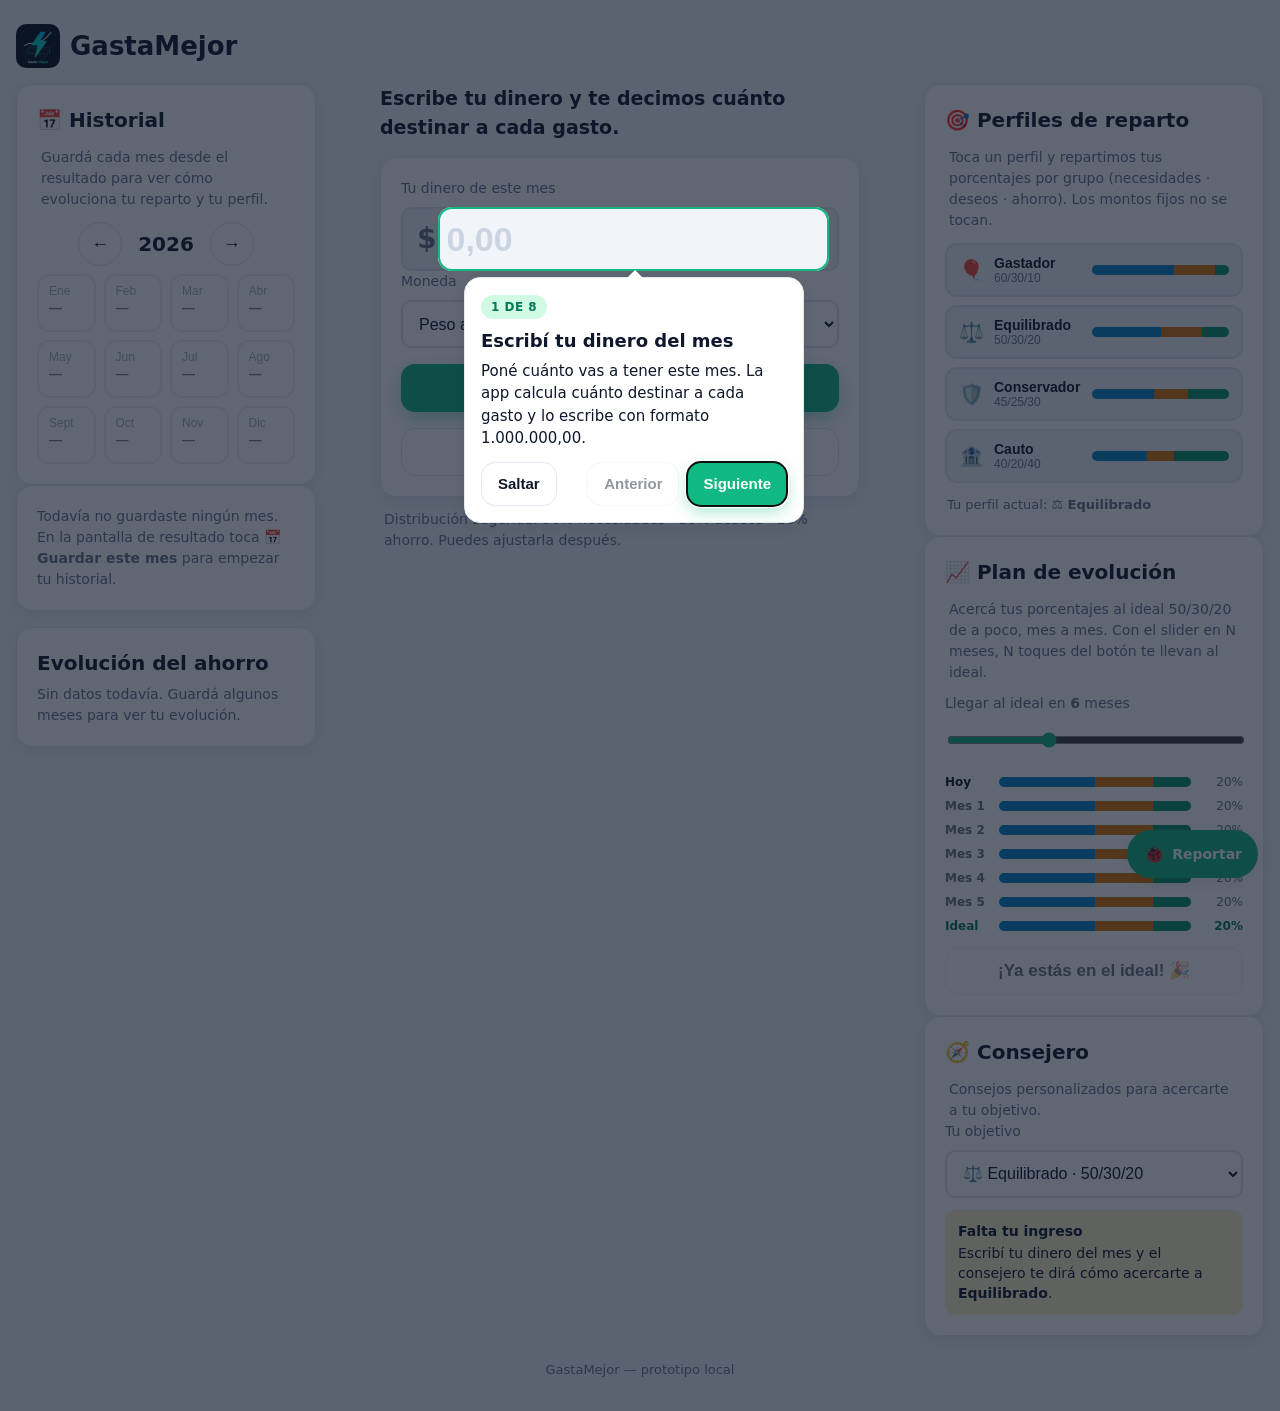
==== commit da6a51aa: "Add files via upload" ====
--- a/index.html
+++ b/index.html
@@ -16,97 +16,185 @@
     </header>
 
     <main>
-
-      <!-- Pantalla 1: monto -->
-      <section data-pantalla="ingreso" class="pantalla">
-        <p class="sub-lema">Escribe tu dinero y te decimos cuánto destinar a cada gasto.</p>
-
-        <div class="tarjeta">
-          <label class="etiqueta" for="monto">Tu dinero de este mes</label>
-          <div class="campo-monto">
-            <span id="simbolo-monto" class="simbolo" aria-hidden="true">$</span>
-            <input id="monto" class="input-monto" type="number" inputmode="decimal" min="0.01" step="0.01" placeholder="0.00" autocomplete="off">
-          </div>
-          <p id="error-monto" class="error" hidden>Escribe un monto mayor a cero.</p>
-          <label class="etiqueta" for="moneda">Moneda</label>
-          <select id="moneda" class="select" aria-label="Moneda"></select>
-          <button id="btn-distribuir" class="btn-primario">Distribuir mi dinero</button>
-          <button id="btn-datos" class="btn-secundario btn-ancho">⚙️ Tus datos (imagen, importar, enlace)</button>
+      <div class="tablero" id="tablero" data-tab="reparto">
+
+        <!-- Zona izquierda: Historial siempre visible -->
+        <aside class="zona zona-historial" aria-label="Historial financiero">
+          <div class="tarjeta">
+            <h2 class="titulo-seccion">📅 Historial</h2>
+            <p class="nota">Guardá cada mes desde el resultado para ver cómo evoluciona tu reparto y tu perfil.</p>
+            <div class="hist-calendario-cabecera">
+              <button id="hist-anio-prev" class="btn-fat" type="button" aria-label="Año anterior">←</button>
+              <span id="hist-anio" class="hist-anio">—</span>
+              <button id="hist-anio-next" class="btn-fat" type="button" aria-label="Año siguiente">→</button>
+            </div>
+            <div id="hist-calendario" class="hist-calendario" aria-label="Calendario de meses"></div>
+          </div>
+          <div id="hist-detalle" class="hist-detalle"></div>
+          <div class="tarjeta">
+            <h3 class="titulo-seccion">Evolución del ahorro</h3>
+            <div id="hist-evolucion"></div>
+          </div>
+        </aside>
+
+        <!-- Zona central: reparto -->
+        <div class="zona zona-reparto">
+
+          <!-- Pantalla 1: monto -->
+          <section data-pantalla="ingreso" class="pantalla">
+            <p class="sub-lema">Escribe tu dinero y te decimos cuánto destinar a cada gasto.</p>
+
+            <div class="tarjeta">
+              <label class="etiqueta" for="monto">Tu dinero de este mes</label>
+              <div class="campo-monto">
+                <span id="simbolo-monto" class="simbolo" aria-hidden="true">$</span>
+                <input id="monto" class="input-monto" type="text" inputmode="decimal" placeholder="0,00" autocomplete="off">
+              </div>
+              <p id="error-monto" class="error" hidden>Escribe un monto mayor a cero.</p>
+              <label class="etiqueta" for="moneda">Moneda</label>
+              <select id="moneda" class="select" aria-label="Moneda"></select>
+              <button id="btn-distribuir" class="btn-primario">Distribuir mi dinero</button>
+              <div class="accesos">
+                <button id="btn-datos" class="btn-secundario">⚙️ Tus datos</button>
+              </div>
+            </div>
+
+            <p class="nota">Distribución sugerida: 50% necesidades · 30% deseos · 20% ahorro. Puedes ajustarla después.</p>
+          </section>
+
+          <!-- Pantalla 2: resultado -->
+          <section data-pantalla="resultado" class="pantalla" hidden>
+            <div class="resultado-contenido">
+              <div class="tarjeta tarjeta-resumen">
+                <div class="resumen-fila">
+                  <span class="resumen-etiqueta">Ingreso</span>
+                  <span id="resumen-ingreso" class="resumen-monto">—</span>
+                </div>
+                <div class="resumen-fila">
+                  <span class="resumen-etiqueta">Total repartido</span>
+                  <span id="resumen-repartido" class="resumen-monto">—</span>
+                </div>
+                <div id="aviso-suma" class="aviso" role="status"></div>
+                <div id="nota-cotizacion" class="nota-cotizacion" hidden></div>
+              </div>
+
+              <div id="grafico" class="grafico" role="img" aria-label="Gráfico de torta del reparto"></div>
+
+              <div id="resultado-lista" aria-label="Reparto por categorías"></div>
+
+              <div class="acciones">
+                <button id="btn-ajustar" class="btn-secundario">Ajustar porcentajes</button>
+                <button id="btn-nuevo" class="btn-secundario">Nueva distribución</button>
+                <button id="btn-guardar-mes" class="btn-secundario">📅 Guardar este mes</button>
+              </div>
+            </div>
+          </section>
+
+          <!-- Pantalla 3: ajustar -->
+          <section data-pantalla="ajustar" class="pantalla" hidden>
+            <div class="tarjeta">
+              <h2 class="titulo-seccion">Ajusta tus categorías</h2>
+              <p class="nota">Los gastos fijos ($) se reservan primero. Lo que queda se reparte entre los porcentajes, estirándose para usar todo tu ingreso. En <strong>Ahorro</strong> podés cargar un monto fijo en <strong>US$</strong> y se convierte al dólar del día.</p>
+              <div id="cotizacion" class="cotizacion">
+                <div class="cotizacion-fila">
+                  <span class="cotizacion-etiqueta">Dólar</span>
+                  <select id="dolar-tipo" class="select select-chico" aria-label="Tipo de dólar"></select>
+                  <span id="cotizacion-valor" class="cotizacion-valor">—</span>
+                  <button id="btn-refrescar" class="btn-refrescar" type="button" aria-label="Actualizar cotización" title="Actualizar cotización">↻</button>
+                </div>
+                <div id="cotizacion-estado" class="cotizacion-estado" role="status"></div>
+                <details class="cotizacion-manual">
+                  <summary>Editar a mano / sin conexión</summary>
+                  <div class="cotizacion-manual-fila">
+                    <input id="cotizacion-input" class="cotizacion-input" type="text" inputmode="decimal" placeholder="0,00" aria-label="Cotización del dólar a mano">
+                    <button id="btn-cotizacion-manual" class="btn-secundario btn-chico" type="button">Usar este valor</button>
+                  </div>
+                </details>
+              </div>
+              <div id="ajustar-lista"></div>
+              <div class="suma">
+                <div class="suma-linea">
+                  <span>Asignado del ingreso</span>
+                  <strong id="suma-valor" class="suma-valor">—</strong>
+                </div>
+                <div id="suma-restante" class="suma-restante">Queda por asignar: —</div>
+                <div id="suma-detalle" class="suma-detalle"></div>
+              </div>
+              <button id="btn-agregar" class="btn-secundario btn-ancho">+ Agregar categoría en blanco</button>
+              <button id="btn-catalogo" class="btn-secundario btn-ancho">📖 Agregar del catálogo</button>
+            </div>
+            <div class="acciones">
+              <button id="btn-guardar" class="btn-primario btn-ancho">Guardar y volver</button>
+            </div>
+          </section>
+
+          <!-- Pantalla 4: datos -->
+          <section data-pantalla="datos" class="pantalla" hidden>
+            <div class="tarjeta">
+              <h2 class="titulo-seccion">Tus datos</h2>
+              <p class="nota">Se guardan en este dispositivo. Llévalos a otro celular o PC descargando la imagen con tu reparto o compartiendo el enlace.</p>
+              <div class="acciones-columna">
+                <button id="btn-exportar" class="btn-secundario">📸 Descargar imagen (PNG)</button>
+                <button id="btn-enlace" class="btn-secundario">🔗 Enlace para otro dispositivo</button>
+                <button id="btn-tour" class="btn-secundario" type="button">🎓 Ver el tutorial guiado</button>
+                <a class="btn-secundario enlace-boton" href="tutorial.html">📖 Abrir el tutorial completo</a>
+              </div>
+            </div>
+          </section>
+
         </div>
 
-        <p class="nota">Distribución sugerida: 50% necesidades · 30% deseos · 20% ahorro. Puedes ajustarla después.</p>
-      </section>
-
-      <!-- Pantalla 2: resultado -->
-      <section data-pantalla="resultado" class="pantalla" hidden>
-        <div class="resultado-contenido">
-          <div class="tarjeta tarjeta-resumen">
-          <div class="resumen-fila">
-            <span class="resumen-etiqueta">Ingreso</span>
-            <span id="resumen-ingreso" class="resumen-monto">—</span>
-          </div>
-          <div class="resumen-fila">
-            <span class="resumen-etiqueta">Total repartido</span>
-            <span id="resumen-repartido" class="resumen-monto">—</span>
-          </div>
-          <div id="aviso-suma" class="aviso" role="status"></div>
-        </div>
-
-        <div id="grafico" class="grafico" role="img" aria-label="Gráfico de torta del reparto"></div>
-
-        <div id="resultado-lista" aria-label="Reparto por categorías"></div>
-
-        <div class="acciones">
-          <button id="btn-ajustar" class="btn-secundario">Ajustar porcentajes</button>
-          <button id="btn-nuevo" class="btn-secundario">Nueva distribución</button>
-        </div>
-        </div>
-
-        <aside id="recomendaciones" class="recomendaciones" aria-label="Recomendaciones para gastar mejor"></aside>
-      </section>
-
-      <!-- Pantalla 3: ajustar -->
-      <section data-pantalla="ajustar" class="pantalla" hidden>
-        <div class="tarjeta">
-          <h2 class="titulo-seccion">Ajusta tus categorías</h2>
-          <p class="nota">Los gastos fijos ($) se reservan primero. Lo que queda se reparte entre los porcentajes, estirándose para usar todo tu ingreso.</p>
-          <div id="ajustar-lista"></div>
-          <div class="suma">
-            <div class="suma-linea">
-              <span>Asignado del ingreso</span>
-              <strong id="suma-valor" class="suma-valor">—</strong>
-            </div>
-            <div id="suma-restante" class="suma-restante">Queda por asignar: —</div>
-            <div id="suma-detalle" class="suma-detalle"></div>
-          </div>
-          <button id="btn-agregar" class="btn-secundario btn-ancho">+ Agregar categoría en blanco</button>
-          <button id="btn-catalogo" class="btn-secundario btn-ancho">📖 Agregar del catálogo</button>
-        </div>
-        <div class="acciones">
-          <button id="btn-guardar" class="btn-primario btn-ancho">Guardar y volver</button>
-        </div>
-      </section>
-
-      <!-- Pantalla 4: datos -->
-      <section data-pantalla="datos" class="pantalla" hidden>
-        <div class="tarjeta">
-          <h2 class="titulo-seccion">Tus datos</h2>
-          <p class="nota">Se guardan en este dispositivo. Llévalos a otro celular o PC descargando la imagen con tu reparto o compartiendo el enlace.</p>
-          <div class="acciones-columna">
-            <button id="btn-exportar" class="btn-secundario">📸 Descargar imagen (PNG)</button>
-            <button id="btn-importar" class="btn-secundario">⬆ Importar archivo</button>
-            <button id="btn-enlace" class="btn-secundario">🔗 Enlace para otro dispositivo</button>
-            <input id="archivo-importar" type="file" accept="application/json,.json" hidden>
-          </div>
-        </div>
-      </section>
-
+        <!-- Zona derecha: perfil, plan y consejero -->
+        <aside class="zona zona-perfil" aria-label="Perfil, plan y consejero">
+          <div class="tarjeta">
+            <h2 class="titulo-seccion">🎯 Perfiles de reparto</h2>
+            <p class="nota">Toca un perfil y repartimos tus porcentajes por grupo (necesidades · deseos · ahorro). Los montos fijos no se tocan.</p>
+            <div id="perfiles" class="perfiles"></div>
+            <p id="perfil-actual" class="perfil-actual"></p>
+          </div>
+          <div class="tarjeta">
+            <h2 class="titulo-seccion">📈 Plan de evolución</h2>
+            <p class="nota">Acercá tus porcentajes al ideal 50/30/20 de a poco, mes a mes. Con el slider en N meses, N toques del botón te llevan al ideal.</p>
+            <div class="plan-meses">
+              <label class="etiqueta" for="plan-meses">Llegar al ideal en <strong id="plan-meses-valor">6</strong> meses</label>
+              <input id="plan-meses" class="plan-slider" type="range" min="3" max="12" step="1" value="6" aria-label="Meses para llegar al ideal">
+            </div>
+            <div id="plan-timeline" class="plan-timeline"></div>
+            <p id="plan-aviso" class="plan-aviso" hidden></p>
+            <button id="btn-paso" class="btn-secundario btn-ancho" type="button">Aplicar próximo paso</button>
+          </div>
+          <div class="tarjeta">
+            <h2 class="titulo-seccion">🧭 Consejero</h2>
+            <p class="nota">Consejos personalizados para acercarte a tu objetivo.</p>
+            <label class="etiqueta" for="objetivo-perfil">Tu objetivo</label>
+            <select id="objetivo-perfil" class="select" aria-label="Perfil objetivo"></select>
+            <div id="consejero" class="consejero" aria-label="Consejos para llegar al objetivo"></div>
+          </div>
+        </aside>
+
+      </div>
     </main>
 
     <footer class="pie">
       <span>GastaMejor — prototipo local</span>
     </footer>
   </div>
+
+  <!-- Barra inferior de pestañas (celular) -->
+  <nav class="tabbar" id="tabbar" aria-label="Secciones">
+    <button class="tabbar-btn activo" data-tab="reparto" type="button"><span class="tabbar-ico" aria-hidden="true">🧮</span>Reparto</button>
+    <button class="tabbar-btn" data-tab="historial" type="button"><span class="tabbar-ico" aria-hidden="true">📅</span>Historial</button>
+    <button class="tabbar-btn" data-tab="perfil" type="button"><span class="tabbar-ico" aria-hidden="true">🎯</span>Perfil y plan</button>
+  </nav>
+
+  <!-- Boton flotante: reportar un problema por WhatsApp -->
+  <a id="btn-reportar" class="btn-reportar"
+     href="https://wa.me/5492920553198?text=Encontre%20un%20problema%20en%20GastaMejor%3A%20"
+     target="_blank" rel="noopener noreferrer"
+     aria-label="Reportar un problema por WhatsApp">
+    <span class="btn-reportar-ico" aria-hidden="true">🐞</span>
+    <span class="btn-reportar-txt">Reportar</span>
+  </a>
 
   <!-- Modal: catalogo de categorias -->
   <div id="modal-catalogo" class="modal" hidden>
@@ -133,7 +221,26 @@
 
   <div id="toast" class="toast" role="status" hidden></div>
 
+  <!-- Tour guiado de primera vez (globos + foco) -->
+  <div id="tour" class="tour" hidden>
+    <div id="tour-foco" class="tour-foco" aria-hidden="true"></div>
+    <div id="tour-globo" class="tour-globo" role="dialog" aria-modal="true"
+         aria-labelledby="tour-titulo" aria-describedby="tour-texto">
+      <span id="tour-paso" class="tour-contador"></span>
+      <h2 id="tour-titulo" class="tour-titulo"></h2>
+      <p id="tour-texto" class="tour-texto"></p>
+      <div class="tour-acciones">
+        <button id="tour-saltar" class="btn-secundario" type="button">Saltar</button>
+        <div class="tour-nav">
+          <button id="tour-anterior" class="btn-secundario" type="button">Anterior</button>
+          <button id="tour-siguiente" class="btn-primario" type="button">Siguiente</button>
+        </div>
+      </div>
+      <span class="tour-flecha" aria-hidden="true"></span>
+    </div>
+  </div>
+
   <script src="storage.js"></script>
   <script src="app.js"></script>
 </body>
-</html>+</html>
--- a/styles.css
+++ b/styles.css
@@ -417,63 +417,88 @@
 .grafico-incompleto .grafico-centro { fill: #92400e; }
 .grafico-incompleto .grafico-sub { fill: #92400e; }
 
-/* ---------- Recomendaciones ---------- */
-.recomendaciones {
-  background: var(--tarjeta);
-  border: var(--borde-suave);
-  border-radius: var(--radio);
-  box-shadow: var(--sombra);
-  padding: 16px;
-  margin-bottom: var(--espacio);
-}
-
-.recom-titulo {
-  font-size: 15px;
-  font-weight: 800;
-  margin: 0 0 10px;
-}
-
-.recom-item {
-  font-size: 14px;
-  line-height: 1.45;
-  margin: 0 0 8px;
-  padding: 10px 12px;
-  border-radius: var(--radio-chico);
-}
-
-.recom-item:last-child { margin-bottom: 0; }
-
-.recom-ok { background: var(--primario-suave); color: var(--primario-oscuro); }
-.recom-aviso { background: #fef3c7; color: #92400e; }
-.recom-error { background: var(--alerta-suave); color: var(--alerta); }
-
-/* Escritorio: el resultado usa 2 columnas y las recomendaciones van a la derecha. */
+/* ---------- Consejero (reemplaza a las recomendaciones) ---------- */
+
+/* ---------- Tablero: zonas siempre visibles ----------
+   Escritorio: historial a la izquierda, reparto al centro y
+   perfil + plan + consejero a la derecha. En el celular se ve una
+   sola zona y se cambia con la barra de pestañas. */
+
+.zona { min-width: 0; }
+
+/* Barra inferior de pestañas (solo celular) */
+.tabbar {
+  position: fixed;
+  left: 0;
+  right: 0;
+  bottom: 0;
+  display: flex;
+  background: var(--tarjeta);
+  border-top: var(--borde-suave);
+  padding: 4px 4px calc(4px + env(safe-area-inset-bottom));
+  z-index: 15;
+}
+
+.tabbar-btn {
+  flex: 1;
+  display: flex;
+  flex-direction: column;
+  align-items: center;
+  gap: 2px;
+  border: none;
+  background: none;
+  color: var(--texto-suave);
+  font-size: 12px;
+  font-weight: 700;
+  padding: 8px 4px;
+  min-height: 52px;
+  cursor: pointer;
+}
+
+.tabbar-ico { font-size: 20px; line-height: 1; }
+.tabbar-btn.activo { color: var(--primario-oscuro); }
+
+@media (max-width: 899px) {
+  /* Solo se ve la zona de la pestaña activa. */
+  .tablero[data-tab="reparto"] .zona:not(.zona-reparto),
+  .tablero[data-tab="historial"] .zona:not(.zona-historial),
+  .tablero[data-tab="perfil"] .zona:not(.zona-perfil) { display: none; }
+
+  /* Deja lugar para la barra de pestañas. */
+  .contenedor { padding-bottom: calc(88px + env(safe-area-inset-bottom)); }
+  .pie { display: none; }
+}
+
+/* Escritorio: 2 columnas (reparto + historial | perfil). */
 @media (min-width: 900px) {
-  .contenedor { max-width: 960px; }
-
-  .encabezado,
-  .pantalla[data-pantalla="ingreso"],
-  .pantalla[data-pantalla="ajustar"],
-  .pantalla[data-pantalla="datos"] {
-    max-width: 480px;
-    margin-left: auto;
-    margin-right: auto;
-  }
-
-  .pantalla[data-pantalla="resultado"] {
+  .tabbar { display: none; }
+  .contenedor { max-width: 980px; }
+
+  .tablero {
     display: grid;
-    grid-template-columns: minmax(0, 1fr) 320px;
+    grid-template-columns: minmax(0, 1fr) 340px;
     gap: 20px;
     align-items: start;
   }
 
+  .zona-reparto { grid-column: 1; grid-row: 1; }
+  .zona-historial { grid-column: 1; grid-row: 2; }
+  .zona-perfil { grid-column: 2; grid-row: 1 / span 2; position: sticky; top: 16px; }
+
+  .zona-reparto .pantalla[data-pantalla="ingreso"],
+  .zona-reparto .pantalla[data-pantalla="datos"] { max-width: 480px; margin: 0 auto; }
+
   .resultado-contenido { min-width: 0; }
-
-  .recomendaciones {
-    position: sticky;
-    top: 16px;
-    margin-bottom: 0;
-  }
+}
+
+/* Escritorio ancho: 3 columnas (historial | reparto | perfil). */
+@media (min-width: 1200px) {
+  .contenedor { max-width: 1360px; }
+
+  .tablero { grid-template-columns: 300px minmax(0, 1fr) 340px; }
+  .zona-historial { grid-column: 1; grid-row: 1; position: sticky; top: 16px; }
+  .zona-reparto { grid-column: 2; grid-row: 1; }
+  .zona-perfil { grid-column: 3; grid-row: 1; position: sticky; top: 16px; }
 }
 
 /* ---------- Ajustar categorias ---------- */
@@ -702,6 +727,136 @@
 }
 
 .pie-punto { opacity: 0.5; }
+
+/* ---------- Boton flotante: reportar un problema ---------- */
+.btn-reportar {
+  position: fixed;
+  right: 16px;
+  bottom: calc(82px + env(safe-area-inset-bottom));
+  display: inline-flex;
+  align-items: center;
+  gap: 7px;
+  background: var(--primario);
+  color: #ffffff;
+  text-decoration: none;
+  font-size: 14px;
+  font-weight: 800;
+  padding: 12px 16px;
+  min-height: 48px;
+  border-radius: 999px;
+  box-shadow: var(--sombra);
+  z-index: 9;
+}
+.btn-reportar:hover { filter: brightness(0.95); }
+.btn-reportar-ico { font-size: 18px; line-height: 1; }
+
+/* No tapar los modales abiertos (si el navegador soporta :has). */
+body:has(.modal:not([hidden])) .btn-reportar { display: none; }
+
+@media (max-width: 560px) {
+  .btn-reportar {
+    padding: 0;
+    width: 52px;
+    height: 52px;
+    justify-content: center;
+  }
+  .btn-reportar-txt { display: none; }
+}
+
+@media (min-width: 900px) {
+  .btn-reportar { bottom: 22px; right: 22px; }
+}
+
+/* ---------- Tour guiado de primera vez ---------- */
+.tour {
+  position: fixed;
+  inset: 0;
+  z-index: 100;
+}
+
+.tour[hidden] { display: none; }
+
+.tour-foco {
+  position: fixed;
+  border-radius: 14px;
+  border: 2px solid var(--primario);
+  box-shadow: 0 0 0 9999px rgba(15, 23, 42, 0.66);
+  pointer-events: none;
+  transition: top 0.15s ease, left 0.15s ease, width 0.15s ease, height 0.15s ease;
+}
+
+.tour-globo {
+  position: fixed;
+  background: var(--tarjeta);
+  color: var(--texto);
+  border: var(--borde-suave);
+  border-radius: 16px;
+  padding: 16px;
+  box-shadow: var(--sombra);
+  z-index: 1;
+}
+
+.tour-flecha {
+  position: absolute;
+  top: -8px;
+  left: 24px;
+  width: 0;
+  height: 0;
+  border-left: 8px solid transparent;
+  border-right: 8px solid transparent;
+  border-bottom: 8px solid var(--tarjeta);
+}
+
+.tour-globo-abajo .tour-flecha {
+  top: auto;
+  bottom: -8px;
+  border-bottom: none;
+  border-top: 8px solid var(--tarjeta);
+}
+
+.tour-contador {
+  display: inline-block;
+  font-size: 12px;
+  font-weight: 800;
+  letter-spacing: 0.04em;
+  text-transform: uppercase;
+  color: var(--primario-oscuro);
+  background: var(--primario-suave);
+  border-radius: 999px;
+  padding: 3px 10px;
+  margin-bottom: 8px;
+}
+
+.tour-titulo { font-size: 18px; margin: 0 0 6px; }
+.tour-texto { margin: 0 0 12px; font-size: 15px; }
+
+.tour-acciones {
+  display: flex;
+  align-items: center;
+  justify-content: space-between;
+  gap: 10px;
+}
+
+.tour-nav { display: flex; gap: 8px; }
+
+.tour-acciones .btn-primario,
+.tour-acciones .btn-secundario {
+  width: auto;
+  margin-top: 0;
+  min-height: 44px;
+  font-size: 15px;
+  padding: 0 16px;
+}
+
+.tour-acciones .btn-primario:disabled,
+.tour-acciones .btn-secundario:disabled { opacity: 0.45; cursor: default; }
+
+/* Enlace con apariencia de boton en "Tus datos" */
+.acciones-columna .enlace-boton {
+  display: flex;
+  align-items: center;
+  text-decoration: none;
+}
 
 /* ---------- Modal ---------- */
 .modal {
@@ -761,4 +916,421 @@
   box-shadow: var(--sombra);
   z-index: 20;
   white-space: nowrap;
-}+}
+
+/* ---------- Monto en USD (ahorro) ---------- */
+.moneda-monto {
+  flex: none;
+  border: 2px solid var(--borde);
+  background: var(--tarjeta);
+  border-radius: 999px;
+  font-size: 13px;
+  font-weight: 800;
+  color: var(--texto-suave);
+  padding: 6px 10px;
+  cursor: pointer;
+  min-height: 34px;
+  white-space: nowrap;
+}
+
+.moneda-monto.usd {
+  border-color: var(--ahorro);
+  background: var(--primario-suave);
+  color: var(--primario-oscuro);
+}
+
+.fila-monto-usd {
+  display: block;
+  font-size: 12px;
+  font-weight: 700;
+  color: var(--texto-suave);
+  margin-top: 2px;
+  font-variant-numeric: tabular-nums;
+}
+
+/* ---------- Cotización del dólar ---------- */
+.cotizacion {
+  background: var(--fondo);
+  border: var(--borde-suave);
+  border-radius: var(--radio-chico);
+  padding: 12px;
+  margin: 12px 0;
+}
+
+.cotizacion-fila {
+  display: flex;
+  align-items: center;
+  gap: 8px;
+}
+
+.cotizacion-etiqueta {
+  flex: none;
+  font-size: 14px;
+  font-weight: 700;
+  color: var(--texto-suave);
+}
+
+.select-chico {
+  flex: 1;
+  min-width: 0;
+  width: auto;
+  min-height: 40px;
+  padding: 0 8px;
+  font-size: 14px;
+}
+
+.cotizacion-valor {
+  font-size: 17px;
+  font-weight: 800;
+  white-space: nowrap;
+  font-variant-numeric: tabular-nums;
+}
+
+.btn-refrescar {
+  flex: none;
+  width: 40px;
+  height: 40px;
+  border: var(--borde-suave);
+  border-radius: 50%;
+  background: var(--tarjeta);
+  font-size: 18px;
+  cursor: pointer;
+  color: var(--texto);
+}
+
+.cotizacion-estado {
+  font-size: 12px;
+  color: var(--texto-suave);
+  margin-top: 6px;
+}
+
+.cotizacion-manual { margin-top: 8px; }
+
+.cotizacion-manual summary {
+  font-size: 13px;
+  font-weight: 700;
+  color: var(--primario-oscuro);
+  cursor: pointer;
+}
+
+.cotizacion-manual-fila {
+  display: flex;
+  gap: 8px;
+  margin-top: 8px;
+}
+
+.cotizacion-input {
+  flex: 1;
+  min-width: 0;
+  border: 2px solid var(--borde);
+  border-radius: var(--radio-chico);
+  background: var(--tarjeta);
+  font-size: 16px;
+  font-weight: 700;
+  padding: 8px 10px;
+  min-height: 44px;
+  text-align: right;
+  outline: none;
+}
+
+.cotizacion-input:focus { border-color: var(--primario); }
+
+.btn-chico {
+  width: auto;
+  flex: none;
+  margin-top: 0;
+  min-height: 44px;
+  font-size: 14px;
+  padding: 0 14px;
+}
+
+.nota-cotizacion {
+  margin-top: 12px;
+  padding: 10px 12px;
+  border-radius: var(--radio-chico);
+  background: var(--fondo);
+  border: var(--borde-suave);
+  font-size: 13px;
+  color: var(--texto-suave);
+}
+
+/* ---------- Accesos rapidos (pantalla de ingreso) ---------- */
+.accesos {
+  display: grid;
+  grid-template-columns: 1fr;
+  gap: 12px;
+}
+
+.accesos .btn-secundario { margin-top: 16px; font-size: 15px; padding: 0 8px; }
+
+/* El boton de guardar el mes ocupa toda la fila. */
+#btn-guardar-mes { grid-column: 1 / -1; }
+
+/* ---------- Categorias agrupadas en Ajustar ---------- */
+.ajuste-bloque { margin-bottom: 14px; }
+
+.ajuste-bloque-titulo {
+  display: flex;
+  align-items: center;
+  gap: 8px;
+  font-size: 13px;
+  font-weight: 800;
+  text-transform: uppercase;
+  letter-spacing: 0.04em;
+  color: var(--texto-suave);
+  margin: 0 0 8px 4px;
+}
+
+/* ---------- Perfiles de reparto ---------- */
+.perfiles {
+  display: flex;
+  flex-direction: column;
+  gap: 8px;
+  margin-top: 12px;
+}
+
+.perfil-btn {
+  display: flex;
+  align-items: center;
+  gap: 10px;
+  width: 100%;
+  text-align: left;
+  cursor: pointer;
+  background: var(--fondo);
+  border: 2px solid var(--borde);
+  border-radius: 12px;
+  padding: 10px 12px;
+  min-height: 52px;
+  color: var(--texto);
+}
+
+.perfil-btn:hover { border-color: var(--primario); }
+.perfil-btn:active { transform: scale(0.99); }
+
+.perfil-emoji { font-size: 20px; flex: none; }
+
+.perfil-info { display: flex; flex-direction: column; flex: none; min-width: 88px; }
+.perfil-nombre { font-weight: 700; font-size: 14px; }
+.perfil-pesos { font-size: 12px; color: var(--texto-suave); font-variant-numeric: tabular-nums; }
+
+.perfil-barra {
+  flex: 1;
+  min-width: 0;
+  display: flex;
+  height: 10px;
+  border-radius: 999px;
+  overflow: hidden;
+  background: var(--borde);
+}
+
+.perfil-barra-parte { height: 100%; }
+.pb-necesidad { background: var(--necesidad); }
+.pb-deseo { background: var(--deseo); }
+.pb-ahorro { background: var(--ahorro); }
+
+.perfil-actual {
+  font-size: 13px;
+  color: var(--texto-suave);
+  margin: 12px 2px 0;
+}
+
+/* Separación entre tarjetas: la maneja .tarjeta (margin-bottom). */
+
+/* ---------- Plan de evolucion ---------- */
+.plan-meses { margin-top: 10px; }
+.plan-slider { width: 100%; accent-color: var(--primario); height: 32px; }
+
+.plan-timeline {
+  margin-top: 10px;
+  display: flex;
+  flex-direction: column;
+  gap: 6px;
+}
+
+.plan-fila { display: flex; align-items: center; gap: 8px; font-size: 12px; }
+.plan-fila-mes { flex: none; width: 46px; color: var(--texto-suave); font-weight: 700; }
+
+.plan-barra {
+  flex: 1;
+  min-width: 0;
+  display: flex;
+  height: 10px;
+  border-radius: 999px;
+  overflow: hidden;
+  background: var(--borde);
+}
+
+.plan-barra > span { height: 100%; }
+
+.plan-fila-ahorro {
+  flex: none;
+  width: 44px;
+  text-align: right;
+  color: var(--texto-suave);
+  font-variant-numeric: tabular-nums;
+}
+
+.plan-fila-hoy .plan-fila-mes { color: var(--texto); }
+.plan-fila-ideal .plan-fila-mes,
+.plan-fila-ideal .plan-fila-ahorro { color: var(--primario-oscuro); font-weight: 800; }
+
+.plan-fila-paso .plan-fila-mes { color: var(--primario-oscuro); }
+.plan-fila-paso { font-weight: 700; }
+
+.plan-aviso {
+  margin: 10px 0 0;
+  font-size: 12px;
+  line-height: 1.45;
+  color: var(--alerta);
+  background: var(--alerta-suave);
+  border-radius: var(--radio-chico);
+  padding: 8px 10px;
+}
+
+/* Deltas del plan (+/-) al lado de porcentajes y montos */
+.delta {
+  margin-left: 5px;
+  font-size: 11px;
+  font-weight: 800;
+  white-space: nowrap;
+  font-variant-numeric: tabular-nums;
+}
+
+.delta-sube { color: var(--ahorro); }
+.delta-baja { color: var(--alerta); }
+
+/* ---------- Historial financiero ---------- */
+.hist-calendario-cabecera {
+  display: flex;
+  align-items: center;
+  justify-content: center;
+  gap: 16px;
+  margin: 12px 0 8px;
+}
+
+.hist-anio { font-size: 20px; font-weight: 800; }
+
+.btn-fat {
+  width: 44px;
+  height: 44px;
+  border-radius: 50%;
+  border: var(--borde-suave);
+  background: var(--tarjeta);
+  font-size: 18px;
+  cursor: pointer;
+  color: var(--texto);
+  flex: none;
+}
+
+.hist-calendario {
+  display: grid;
+  grid-template-columns: repeat(3, 1fr);
+  gap: 8px;
+}
+
+@media (min-width: 420px) {
+  .hist-calendario { grid-template-columns: repeat(4, 1fr); }
+}
+
+.hist-celda {
+  display: flex;
+  flex-direction: column;
+  gap: 2px;
+  align-items: flex-start;
+  border: 2px solid var(--borde);
+  background: var(--tarjeta);
+  border-radius: 12px;
+  padding: 8px 10px;
+  min-height: 58px;
+  cursor: pointer;
+  color: var(--texto);
+  text-align: left;
+  min-width: 0;
+  overflow: hidden;
+}
+
+.hist-celda.con-datos { border-color: var(--primario-suave); }
+.hist-celda.seleccionado { border-color: var(--primario); background: var(--primario-suave); }
+.hist-celda:disabled { opacity: 0.55; cursor: default; }
+.hist-celda-mes { font-size: 12px; text-transform: capitalize; color: var(--texto-suave); max-width: 100%; overflow: hidden; text-overflow: ellipsis; white-space: nowrap; }
+.hist-celda-monto {
+  font-size: 13px;
+  font-weight: 800;
+  font-variant-numeric: tabular-nums;
+  max-width: 100%;
+  overflow: hidden;
+  text-overflow: ellipsis;
+  white-space: nowrap;
+}
+.hist-celda.con-datos .hist-celda-monto { color: var(--primario-oscuro); }
+
+.hist-detalle { margin-bottom: var(--espacio); }
+
+.hist-mes-cabecera {
+  display: flex;
+  align-items: center;
+  justify-content: space-between;
+  gap: 8px;
+  margin-bottom: 10px;
+}
+
+.hist-mes-titulo { font-size: 18px; margin: 0; text-transform: capitalize; }
+
+.hist-perfil {
+  font-size: 13px;
+  font-weight: 700;
+  background: var(--primario-suave);
+  color: var(--primario-oscuro);
+  padding: 4px 10px;
+  border-radius: 999px;
+  white-space: nowrap;
+}
+
+.hist-mes-cuerpo { display: flex; align-items: center; gap: 14px; flex-wrap: wrap; }
+.hist-torta { flex: none; }
+.hist-torta-svg { width: 150px; height: 150px; display: block; }
+.hist-torta-svg .grafico-centro { font-size: 24px; }
+
+.hist-grupos { flex: 1; min-width: 160px; }
+.hist-grupo { display: flex; align-items: center; gap: 8px; padding: 4px 0; font-size: 13px; }
+.hist-grupo-nombre { flex: 1; font-weight: 600; }
+.hist-grupo-dato { color: var(--texto-suave); font-variant-numeric: tabular-nums; }
+
+.hist-cats { margin-top: 12px; border-top: 1px dashed var(--borde); padding-top: 10px; }
+.hist-cat { display: flex; align-items: center; gap: 8px; padding: 3px 0; font-size: 13px; }
+.hist-cat-nombre { flex: 1; min-width: 0; overflow: hidden; text-overflow: ellipsis; white-space: nowrap; }
+.hist-cat-monto { font-weight: 700; font-variant-numeric: tabular-nums; }
+
+.hist-evo-svg { width: 100%; height: auto; display: block; }
+.evo-mes { font-size: 10px; fill: var(--texto-suave); }
+.evo-ideal { font-size: 10px; fill: var(--texto-suave); }
+
+#btn-paso:disabled { opacity: 0.6; cursor: default; }
+
+/* ---------- Consejero ---------- */
+.consejero {
+  margin-top: 12px;
+  display: flex;
+  flex-direction: column;
+  gap: 8px;
+}
+
+.consejo {
+  border: var(--borde-suave);
+  background: var(--fondo);
+  border-radius: var(--radio-chico);
+  padding: 10px 12px;
+  font-size: 14px;
+  line-height: 1.45;
+}
+
+.consejo-titulo { display: block; font-weight: 800; margin-bottom: 2px; }
+.consejo-texto { display: block; }
+
+.consejo-objetivo { background: var(--primario-suave); border-color: transparent; color: var(--primario-oscuro); }
+.consejo-grupo { background: #f1f5f9; border-color: transparent; font-weight: 700; }
+.consejo-recorte { background: #fff7ed; border-color: #fed7aa; }
+.consejo-aviso { background: #fef3c7; border-color: transparent; }
+.consejo-ahorro { background: #ecfdf5; border-color: transparent; }
+.consejo-ok { background: var(--primario-suave); border-color: transparent; color: var(--primario-oscuro); }
+.consejo-error { background: var(--alerta-suave); border-color: transparent; color: var(--alerta); }
